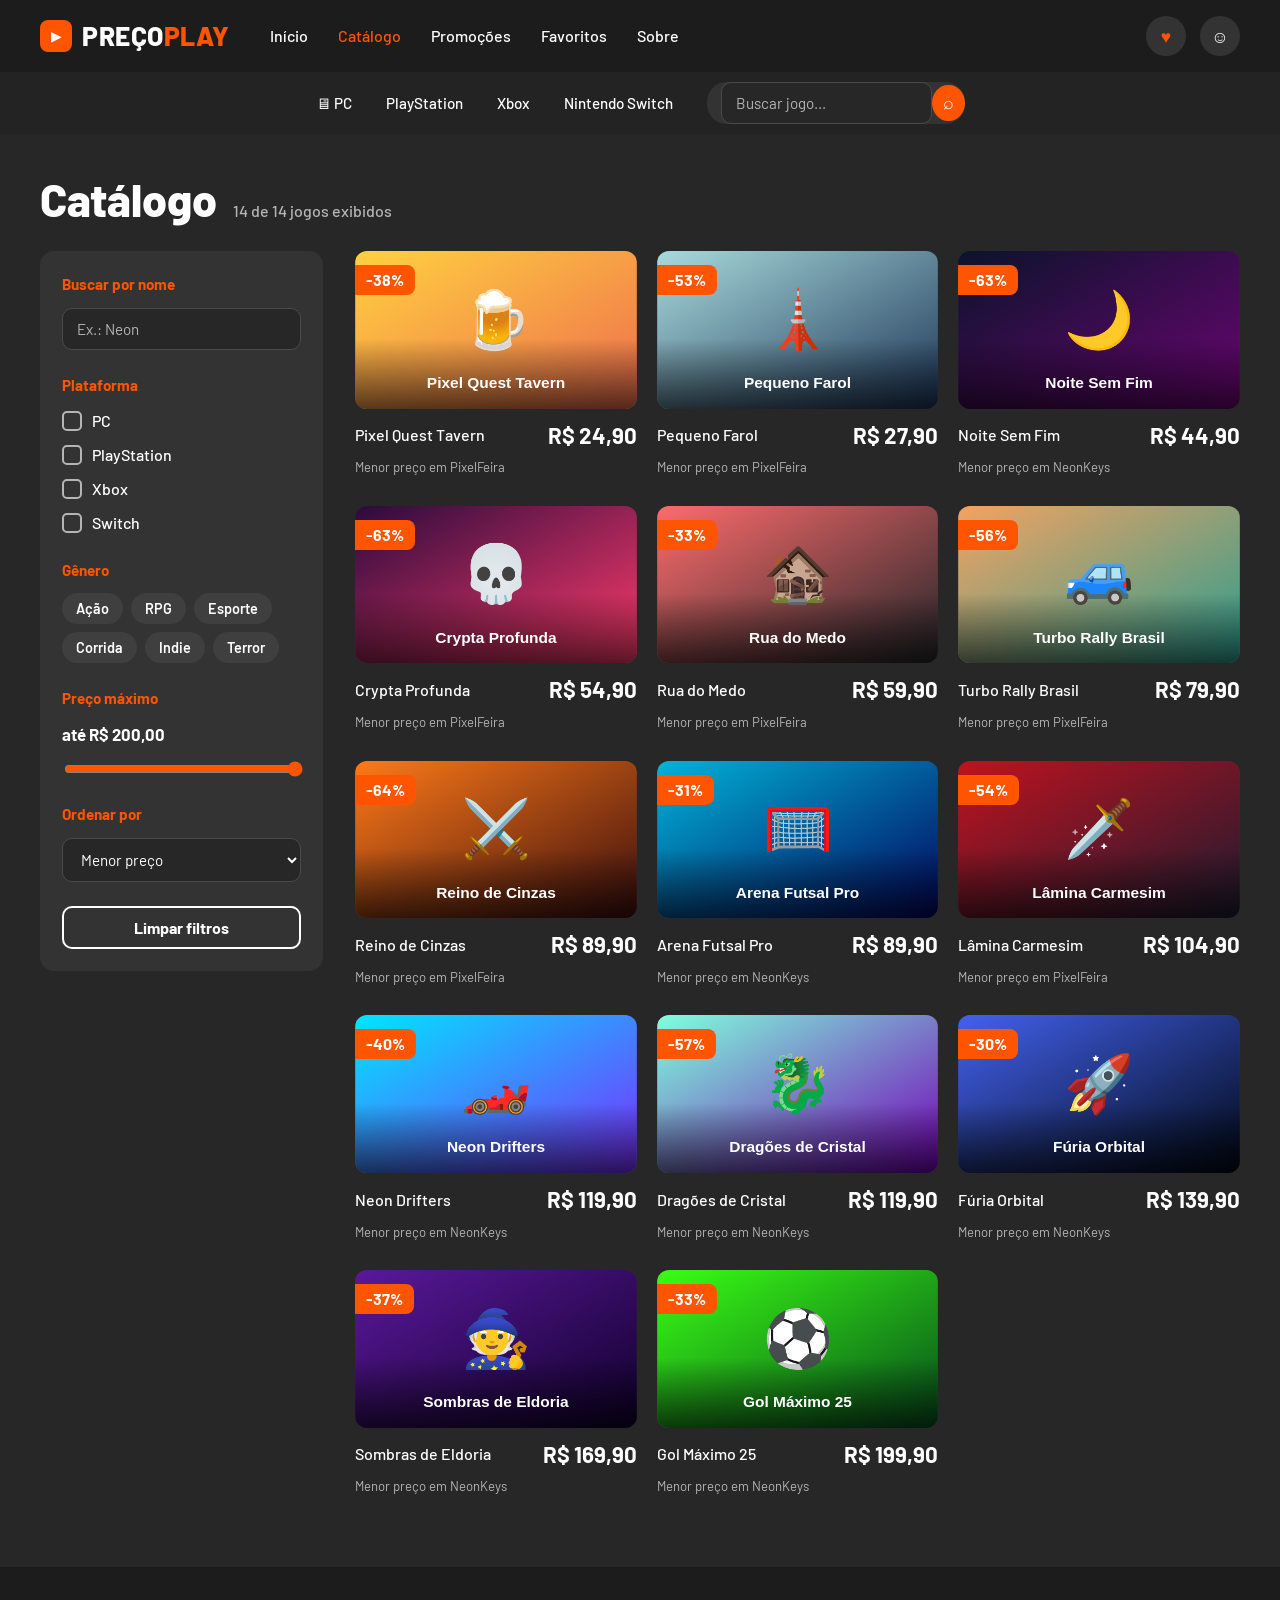
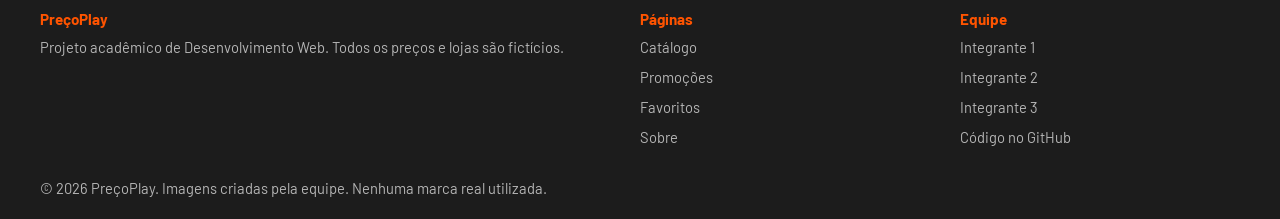
==== catalogo.html @ e460bcaf "first commit" ====
<!DOCTYPE html>
<html lang="pt-BR">
<head>
  <meta charset="UTF-8">
  <meta name="viewport" content="width=device-width, initial-scale=1.0">
  <meta name="description" content="Catálogo PreçoPlay: filtre jogos por plataforma, gênero e preço.">
  <title>Catálogo | PreçoPlay</title>
  <link rel="stylesheet" href="css/style.css">
</head>
<body>
  <a class="skip-link" href="#conteudo">Pular para o conteúdo</a>

  <header class="site-header">
    <div class="container header-inner">
      <a class="logo" href="index.html" aria-label="PreçoPlay - página inicial">
        <span class="logo-marca" aria-hidden="true">▶</span>
        <span class="logo-texto">PREÇO<span>PLAY</span></span>
      </a>

      <nav aria-label="Menu principal">
        <ul class="nav-menu" id="nav-menu">
          <li><a href="index.html">Início</a></li>
          <li><a href="catalogo.html">Catálogo</a></li>
          <li><a href="promocoes.html">Promoções</a></li>
          <li><a href="favoritos.html">Favoritos</a></li>
          <li><a href="sobre.html">Sobre</a></li>
        </ul>
      </nav>

      <div class="header-acoes">
        <a class="icone-btn destaque" href="favoritos.html" aria-label="Meus favoritos">♥</a>
        <a class="icone-btn" href="sobre.html" aria-label="Sobre a equipe">☺</a>
      </div>

      <button class="menu-toggle" id="menu-toggle" aria-label="Abrir menu" aria-expanded="false" aria-controls="nav-menu">
        <span></span><span></span><span></span>
      </button>
    </div>

    <div class="barra-plataformas">
      <div class="container barra-inner">
        <a href="catalogo.html?plataforma=PC">🖥 PC</a>
        <a href="catalogo.html?plataforma=PlayStation">PlayStation</a>
        <a href="catalogo.html?plataforma=Xbox">Xbox</a>
        <a href="catalogo.html?plataforma=Switch">Nintendo Switch</a>
        <form class="busca-mini" id="form-busca" role="search">
          <label class="sr-only" for="campo-busca">Buscar jogo</label>
          <input type="search" id="campo-busca" placeholder="Buscar jogo..." autocomplete="off">
          <button type="submit" class="busca-btn" aria-label="Buscar">⌕</button>
        </form>
      </div>
    </div>
  </header>

  <main id="conteudo">
    <div class="container">
      <div class="page-titulo">
        <h1>Catálogo</h1>
        <p class="catalogo-info" id="catalogo-info" aria-live="polite"></p>
      </div>

      <div class="catalogo-layout">
        <aside class="filtros" aria-label="Filtros do catálogo">
          <div class="filtro-grupo">
            <label for="filtro-busca">Buscar por nome</label>
            <input type="search" id="filtro-busca" placeholder="Ex.: Neon" autocomplete="off">
          </div>
          <div class="filtro-grupo">
            <span class="filtro-titulo">Plataforma</span>
            <div id="grupo-plataforma" style="display:grid;gap:10px"></div>
          </div>
          <div class="filtro-grupo">
            <span class="filtro-titulo">Gênero</span>
            <div class="chips" id="grupo-genero"></div>
          </div>
          <div class="filtro-grupo">
            <label for="filtro-preco">Preço máximo</label>
            <span class="valor-faixa" id="valor-preco"></span>
            <input type="range" id="filtro-preco" min="0" max="200" step="10" value="200">
          </div>
          <div class="filtro-grupo">
            <label for="filtro-ordem">Ordenar por</label>
            <select id="filtro-ordem">
              <option value="menor-preco">Menor preço</option>
              <option value="desconto">Maior desconto</option>
              <option value="alfabetica">Ordem alfabética</option>
            </select>
          </div>
          <button type="button" class="btn btn-secundario" id="btn-limpar">Limpar filtros</button>
        </aside>

        <section class="grid-jogos" id="grade-catalogo" aria-label="Lista de jogos"></section>
      </div>
    </div>
  </main>

  <footer class="site-footer">
    <div class="container">
      <div class="footer-grid">
        <div>
          <h3>PreçoPlay</h3>
          <p>Projeto acadêmico de Desenvolvimento Web. Todos os preços e lojas são fictícios.</p>
        </div>
        <div>
          <h3>Páginas</h3>
          <ul>
            <li><a href="catalogo.html">Catálogo</a></li>
            <li><a href="promocoes.html">Promoções</a></li>
            <li><a href="favoritos.html">Favoritos</a></li>
            <li><a href="sobre.html">Sobre</a></li>
          </ul>
        </div>
        <div>
          <h3>Equipe</h3>
          <ul>
            <li>Integrante 1</li>
            <li>Integrante 2</li>
            <li>Integrante 3</li>
            <li><a href="https://github.com/usuario/repositorio" target="_blank" rel="noopener">Código no GitHub</a></li>
          </ul>
        </div>
      </div>
      <p class="footer-copy">© 2026 PreçoPlay. Imagens criadas pela equipe. Nenhuma marca real utilizada.</p>
    </div>
  </footer>

  <script src="data/jogos.js"></script>
  <script src="js/main.js"></script>
  <script src="js/catalogo.js"></script>
</body>
</html>
---- css/style.css ----
@import url("https://fonts.googleapis.com/css2?family=Barlow:wght@400;500;600;700;800&display=swap");

:root {
  --fundo: #272727;
  --escuro: #1c1c1c;
  --barra: #232323;
  --card: #333333;
  --card-2: #3f3f3f;
  --borda: #4a4a4a;
  --laranja: #ff5400;
  --laranja-hover: #ff6a1f;
  --verde: #2fd16b;
  --texto: #ffffff;
  --texto-suave: #b5b5b5;
  --erro: #ff6b6b;

  --fonte: "Barlow", "Segoe UI", Arial, sans-serif;
  --raio: 12px;
  --sombra: 0 8px 24px rgba(0, 0, 0, 0.45);
  --transicao: 0.2s ease;
  --largura-max: 1240px;
}

*, *::before, *::after { box-sizing: border-box; }
html { scroll-behavior: smooth; }

body {
  margin: 0; background: var(--fundo); color: var(--texto);
  font-family: var(--fonte); font-size: 16px; line-height: 1.5;
  min-height: 100vh; display: flex; flex-direction: column;
}
main { flex: 1; }
img { max-width: 100%; display: block; }
a { color: var(--laranja); text-decoration: none; transition: color var(--transicao); }
a:hover { color: var(--laranja-hover); }
:focus-visible { outline: 3px solid #ffd23f; outline-offset: 2px; }

h1, h2, h3 { font-weight: 700; line-height: 1.15; margin: 0 0 0.5em; }
h1 { font-size: clamp(2rem, 4vw, 2.8rem); font-weight: 800; }
h2 { font-size: clamp(1.5rem, 2.5vw, 2rem); }
h3 { font-size: 1.05rem; }
p { margin: 0 0 1em; }

.container { width: 100%; max-width: var(--largura-max); margin: 0 auto; padding: 0 20px; }
.secao { padding: 44px 0 20px; }
.secao-titulo { color: var(--texto); }
.secao-titulo::after { content: " ›"; color: var(--texto-suave); font-weight: 400; }
.secao-sub { color: var(--texto-suave); margin-top: -0.2em; margin-bottom: 1.4em; }

.skip-link { position: absolute; left: -999px; top: 0; background: var(--laranja); color: #fff; padding: 8px 14px; z-index: 200; }
.skip-link:focus { left: 10px; }
.sr-only { position: absolute; width: 1px; height: 1px; overflow: hidden; clip: rect(0 0 0 0); white-space: nowrap; }

.btn {
  display: inline-block; cursor: pointer; border: 2px solid transparent; border-radius: 30px;
  padding: 12px 28px; font: 700 1rem var(--fonte); text-align: center; color: #fff;
  transition: transform var(--transicao), background var(--transicao), border-color var(--transicao);
}
.btn:hover { transform: translateY(-2px); color: #fff; }
.btn-primario { background: var(--laranja); }
.btn-primario:hover { background: var(--laranja-hover); }
.btn-secundario { background: transparent; border-color: #fff; }
.btn-secundario:hover { background: rgba(255, 255, 255, 0.12); }
.btn-perigo { background: transparent; border-color: var(--erro); color: var(--erro); }
.btn-perigo:hover { background: rgba(255, 107, 107, 0.15); color: var(--erro); }
.btn-favorito.ativo { background: var(--laranja); border-color: var(--laranja); }

.tag {
  display: inline-block; font-size: 0.8rem; font-weight: 600; padding: 3px 12px;
  border-radius: 16px; background: var(--card-2); color: #fff;
}
.estado-vazio {
  text-align: center; padding: 50px 20px; color: var(--texto-suave);
  background: var(--card); border: 1px dashed var(--borda); border-radius: var(--raio);
}

.site-header { background: var(--escuro); position: sticky; top: 0; z-index: 100; }
.header-inner { display: flex; align-items: center; gap: 40px; min-height: 72px; }

.logo { display: flex; align-items: center; gap: 10px; color: #fff; }
.logo:hover { color: #fff; }
.logo-marca {
  width: 32px; height: 32px; border-radius: 8px; background: var(--laranja);
  display: grid; place-items: center; font-size: 0.9rem; color: #fff;
}
.logo-texto { font-size: 1.65rem; font-weight: 800; letter-spacing: 0.02em; }
.logo-texto span { color: var(--laranja); }

.nav-menu { list-style: none; margin: 0; padding: 0; display: flex; gap: 30px; }
.nav-menu a { color: #fff; font-weight: 500; padding: 6px 0; display: block; }
.nav-menu a:hover, .nav-menu a.ativo { color: var(--laranja); }

.header-acoes { margin-left: auto; display: flex; gap: 14px; }
.icone-btn {
  width: 40px; height: 40px; border-radius: 50%; background: var(--card); color: #fff;
  display: grid; place-items: center; font-size: 1.1rem; border: 1px solid transparent;
  transition: background var(--transicao), border-color var(--transicao);
}
.icone-btn:hover { background: var(--card-2); border-color: var(--laranja); color: #fff; }
.icone-btn.destaque { color: var(--laranja); }

.menu-toggle { display: none; background: transparent; border: 2px solid var(--borda); border-radius: 8px; padding: 8px 10px; cursor: pointer; }
.menu-toggle span { display: block; width: 22px; height: 3px; background: var(--laranja); margin: 4px 0; border-radius: 2px; transition: transform var(--transicao), opacity var(--transicao); }
.menu-toggle[aria-expanded="true"] span:nth-child(1) { transform: translateY(7px) rotate(45deg); }
.menu-toggle[aria-expanded="true"] span:nth-child(2) { opacity: 0; }
.menu-toggle[aria-expanded="true"] span:nth-child(3) { transform: translateY(-7px) rotate(-45deg); }

.barra-plataformas { background: var(--barra); }
.barra-inner { display: flex; align-items: center; justify-content: center; gap: 34px; padding-top: 10px; padding-bottom: 10px; }
.barra-inner > a { color: #fff; font-weight: 500; font-size: 0.95rem; white-space: nowrap; }
.barra-inner > a:hover { color: var(--laranja); }
.busca-mini { display: flex; align-items: center; background: var(--card); border-radius: 20px; padding-left: 14px; }
.busca-mini input {
  background: transparent; border: 0; color: #fff; font: 0.95rem var(--fonte);
  width: 170px; padding: 8px 4px; transition: width var(--transicao);
}
.busca-mini input:focus { outline: none; width: 230px; }
.busca-mini input::placeholder { color: var(--texto-suave); }
.busca-mini:focus-within { box-shadow: 0 0 0 2px var(--laranja); }
.busca-btn { width: 36px; height: 36px; border-radius: 50%; border: 0; background: var(--laranja); color: #fff; font-size: 1.15rem; cursor: pointer; transition: background var(--transicao); }
.busca-btn:hover { background: var(--laranja-hover); }

.hero {
  padding: 80px 0; min-height: 440px; display: flex; align-items: center;
  background: linear-gradient(115deg, #2a1250 0%, #8a1f6b 55%, #ff5400 100%);
}
.hero-selo {
  display: inline-block; background: var(--laranja); color: #fff; font-weight: 700;
  font-size: 0.85rem; letter-spacing: 0.04em; padding: 6px 14px; border-radius: 20px; margin-bottom: 20px;
}
.hero h1 { font-size: clamp(2.4rem, 6vw, 4.3rem); line-height: 1.02; text-transform: uppercase; margin-bottom: 18px; }
.hero p { font-size: 1.25rem; color: #f3e9f8; max-width: 620px; margin-bottom: 28px; }
.hero-links { display: flex; flex-wrap: wrap; gap: 14px; }

.grid-jogos { display: grid; gap: 28px 20px; grid-template-columns: repeat(auto-fill, minmax(250px, 1fr)); }

.card-jogo { display: flex; flex-direction: column; gap: 10px; color: #fff; }
.card-jogo:hover { color: #fff; }
.card-capa { position: relative; border-radius: var(--raio); overflow: hidden; background: var(--card); }
.card-capa img { width: 100%; aspect-ratio: 295 / 165; object-fit: cover; transition: transform 0.35s ease; }
.card-jogo:hover .card-capa img { transform: scale(1.06); }
.card-jogo:hover .card-titulo { color: var(--laranja); }

.badge-desconto {
  position: absolute; top: 14px; left: 0; background: var(--laranja); color: #fff;
  font-weight: 700; font-size: 1rem; padding: 3px 11px; border-radius: 0 8px 8px 0;
}

.card-linha { display: flex; justify-content: space-between; align-items: center; gap: 10px; }
.card-titulo { margin: 0; font-size: 1rem; font-weight: 500; white-space: nowrap; overflow: hidden; text-overflow: ellipsis; transition: color var(--transicao); }
.preco { font-size: 1.4rem; font-weight: 700; color: #fff; white-space: nowrap; }
.preco-antigo { color: var(--texto-suave); text-decoration: line-through; font-size: 1.1rem; }
.card-loja { font-size: 0.82rem; color: var(--texto-suave); margin-top: -4px; }

.categorias { display: flex; flex-wrap: wrap; gap: 16px; }
.categoria-card {
  background: var(--card); color: #fff; font-weight: 600; font-size: 1.05rem;
  padding: 16px 28px; border-radius: var(--raio); display: flex; align-items: center; gap: 10px;
  transition: background var(--transicao), transform var(--transicao);
}
.categoria-card .icone { font-size: 1.5rem; }
.categoria-card:hover { background: var(--card-2); color: var(--laranja); transform: translateY(-3px); }

.page-titulo { padding: 40px 0 10px; display: flex; align-items: baseline; flex-wrap: wrap; gap: 6px 16px; }
.page-titulo h1 { margin: 0; }
.page-titulo .secao-sub, .catalogo-info { color: var(--texto-suave); margin: 0; font-weight: 500; }
.page-titulo .secao-titulo::after { content: ""; }

.catalogo-layout { display: grid; grid-template-columns: 283px 1fr; gap: 32px; align-items: start; padding-bottom: 20px; }
.filtros { background: var(--card); border-radius: 14px; padding: 22px; display: flex; flex-direction: column; gap: 24px; position: sticky; top: 150px; }
.filtro-grupo { display: flex; flex-direction: column; gap: 12px; }
.filtro-grupo > label, .filtro-grupo > .filtro-titulo { font-weight: 700; color: var(--laranja); font-size: 0.95rem; }

select, input[type="text"], input[type="email"], input[type="number"], input[type="search"], textarea {
  width: 100%; background: var(--fundo); color: #fff; border: 1px solid var(--borda);
  border-radius: 10px; padding: 11px 14px; font: 0.95rem var(--fonte);
  transition: border-color var(--transicao), box-shadow var(--transicao);
}
select:focus, input:focus, textarea:focus { outline: none; border-color: var(--laranja); box-shadow: 0 0 0 2px rgba(255, 84, 0, 0.35); }
input::placeholder, textarea::placeholder { color: var(--texto-suave); }

.check { display: flex; align-items: center; gap: 10px; cursor: pointer; font-weight: 500; }
.check input { position: absolute; opacity: 0; width: 1px; height: 1px; }
.check .caixa { width: 20px; height: 20px; border-radius: 5px; border: 2px solid var(--texto-suave); display: grid; place-items: center; transition: background var(--transicao), border-color var(--transicao); }
.check input:checked + .caixa { background: var(--laranja); border-color: var(--laranja); }
.check input:checked + .caixa::after { content: "✓"; color: #fff; font-size: 0.8rem; font-weight: 700; }
.check input:focus-visible + .caixa { outline: 3px solid #ffd23f; outline-offset: 2px; }

.chips { display: flex; flex-wrap: wrap; gap: 8px; }
.chip { background: var(--card-2); color: #fff; border: 0; border-radius: 18px; padding: 7px 14px; font: 600 0.9rem var(--fonte); cursor: pointer; transition: background var(--transicao); }
.chip:hover { background: #505050; }
.chip[aria-pressed="true"] { background: var(--laranja); }

input[type="range"] { width: 100%; accent-color: var(--laranja); padding: 0; }
.valor-faixa { color: #fff; font-weight: 700; font-size: 1.05rem; }
.filtros .btn { padding: 10px 20px; border-radius: 10px; }

.catalogo-info { margin-bottom: 18px; }

.breadcrumb { color: var(--texto-suave); font-size: 0.9rem; padding: 26px 0 16px; }
.breadcrumb a { color: var(--texto-suave); }
.breadcrumb a:hover { color: var(--laranja); }

.jogo-detalhe { display: grid; gap: 40px; grid-template-columns: 600px 1fr; padding-bottom: 28px; }
.jogo-capa { position: relative; border-radius: 14px; overflow: hidden; align-self: start; }
.jogo-capa img { width: 100%; aspect-ratio: 600 / 340; object-fit: cover; }
.jogo-capa .badge-desconto { top: 20px; font-size: 1.5rem; padding: 4px 16px; border-radius: 0 10px 10px 0; }

.jogo-info h1 { font-size: clamp(2rem, 4vw, 2.9rem); margin-bottom: 14px; }
.jogo-tags { display: flex; flex-wrap: wrap; gap: 8px; align-items: center; margin-bottom: 16px; }
.jogo-descricao { font-size: 1.1rem; color: #dcdcdc; margin-bottom: 20px; }

.classificacao { display: inline-block; min-width: 30px; text-align: center; font-weight: 800; font-size: 0.9rem; padding: 3px 9px; border-radius: 6px; color: #fff; background: #1e8e3e; }
.classificacao.c10 { background: #1a73e8; }
.classificacao.c12 { background: #e8a200; color: #111; }
.classificacao.c14 { background: #e8710a; }
.classificacao.c16 { background: #d93025; }
.classificacao.c18 { background: #111; border: 1px solid #fff; }

.caixa-preco { background: var(--card); border-radius: 14px; padding: 22px; display: flex; flex-direction: column; gap: 12px; }
.caixa-preco .linha-preco { display: flex; align-items: baseline; gap: 14px; flex-wrap: wrap; }
.caixa-preco .preco { font-size: 2.8rem; font-weight: 800; }
.caixa-preco .acoes { display: flex; gap: 12px; flex-wrap: wrap; }

.bloco { background: var(--card); border-radius: 14px; padding: 24px; }
.bloco .secao-titulo::after { content: ""; }
.jogo-blocos { display: grid; grid-template-columns: 1.05fr 1fr; gap: 24px; padding-bottom: 20px; }

.tabela-wrap { overflow-x: auto; }
.tabela-precos { width: 100%; border-collapse: separate; border-spacing: 0 6px; min-width: 380px; }
.tabela-precos th { text-align: left; color: var(--texto-suave); font-size: 0.8rem; text-transform: uppercase; letter-spacing: 0.05em; padding: 0 14px 4px; }
.tabela-precos td { padding: 14px; font-weight: 500; }
.tabela-precos td:first-child { border-radius: 10px 0 0 10px; }
.tabela-precos td:last-child { border-radius: 0 10px 10px 0; }
.tabela-precos tbody tr { transition: background var(--transicao); }
.tabela-precos tbody tr:hover td { background: var(--card-2); }
.tabela-precos tr.mais-barata td { background: #16351f; color: var(--verde); font-weight: 700; border-top: 1px solid var(--verde); border-bottom: 1px solid var(--verde); }
.tabela-precos tr.mais-barata td:first-child { border-left: 1px solid var(--verde); }
.tabela-precos tr.mais-barata td:last-child { border-right: 1px solid var(--verde); }
.selo-barato { display: inline-block; background: var(--verde); color: #052b12; font-size: 0.7rem; font-weight: 800; padding: 2px 9px; border-radius: 12px; margin-left: 8px; vertical-align: middle; }

.grafico { display: flex; align-items: flex-end; gap: 14px; height: 230px; padding-top: 10px; border-bottom: 2px solid var(--borda); }
.barra-col { flex: 1; height: 100%; display: flex; flex-direction: column; justify-content: flex-end; align-items: center; }
.barra-valor { font-size: 0.78rem; color: var(--texto-suave); margin-bottom: 4px; font-weight: 600; }
.barra { width: 100%; max-width: 56px; border-radius: 6px 6px 0 0; background: #5a5a5a; transition: height 0.6s ease, background var(--transicao); }
.barra:hover { background: #7a7a7a; }
.barra-col:last-child .barra { background: var(--laranja); }
.grafico-rotulos { display: flex; gap: 14px; padding-top: 6px; }
.grafico-rotulos span { flex: 1; text-align: center; font-size: 0.82rem; color: var(--texto-suave); font-weight: 500; }

.promo-banner {
  text-align: center; padding: 36px 20px; border-radius: 14px; margin-bottom: 36px;
  background: linear-gradient(115deg, #2a1250 0%, #8a1f6b 55%, #ff5400 100%);
}
.promo-banner h2 { margin-bottom: 0; }
.promo-banner .secao-titulo::after { content: ""; }
.contador { display: flex; justify-content: center; gap: 14px; margin-top: 18px; flex-wrap: wrap; }
.tempo-bloco { background: rgba(0, 0, 0, 0.35); border-radius: 12px; padding: 12px 18px; min-width: 88px; }
.tempo-bloco strong { display: block; font-size: 2.2rem; font-weight: 800; line-height: 1.1; }
.tempo-bloco small { color: #f3e9f8; text-transform: uppercase; font-size: 0.72rem; letter-spacing: 0.08em; font-weight: 600; }

.cupons-grid { display: grid; gap: 18px; grid-template-columns: repeat(auto-fit, minmax(240px, 1fr)); }
.cupom { background: var(--card); border: 2px dashed var(--laranja); border-radius: 14px; padding: 20px; display: flex; flex-direction: column; gap: 10px; align-items: flex-start; transition: transform var(--transicao); }
.cupom:hover { transform: translateY(-4px); }
.cupom-codigo { font-size: 1.6rem; font-weight: 800; letter-spacing: 0.12em; color: var(--laranja); }
.cupom p { margin: 0; color: var(--texto-suave); font-size: 0.95rem; }

.lista-favoritos { display: grid; gap: 18px; padding-bottom: 20px; }
.favorito-item { display: grid; grid-template-columns: 200px 1fr auto; gap: 22px; align-items: center; background: var(--card); border-radius: 14px; padding: 14px; border: 1px solid transparent; transition: border-color var(--transicao); }
.favorito-item:hover { border-color: var(--laranja); }
.favorito-item img { border-radius: 10px; width: 100%; aspect-ratio: 16 / 9; object-fit: cover; }
.favorito-item h3 a { color: #fff; }
.favorito-item h3 a:hover { color: var(--laranja); }
.alvo-form { display: flex; align-items: center; gap: 8px; flex-wrap: wrap; margin-top: 10px; }
.alvo-form input { width: 130px; }
.alvo-form .btn { padding: 9px 20px; }
.favorito-acoes { display: flex; flex-direction: column; gap: 8px; }

.aviso { padding: 8px 12px; border-radius: 8px; font-size: 0.9rem; font-weight: 600; margin-top: 10px; display: inline-block; }
.aviso-ok { background: rgba(47, 209, 107, 0.15); color: var(--verde); border: 1px solid var(--verde); }
.aviso-acima { background: rgba(255, 210, 63, 0.12); color: #ffd23f; border: 1px solid #ffd23f; }
.favorito-item.abaixo-alvo { border-color: var(--verde); }

.sobre-texto { max-width: 820px; }
.passos { display: grid; gap: 16px; grid-template-columns: repeat(auto-fit, minmax(220px, 1fr)); margin: 20px 0; }
.passo { background: var(--card); border-radius: 14px; padding: 20px; }
.passo .numero { font-size: 2rem; font-weight: 800; color: var(--laranja); }

.equipe-grid { display: grid; gap: 20px; grid-template-columns: repeat(auto-fill, minmax(200px, 1fr)); }
.membro-card { background: var(--card); border-radius: 14px; padding: 24px 16px; text-align: center; transition: transform var(--transicao); }
.membro-card:hover { transform: translateY(-5px); }
.avatar { width: 84px; height: 84px; border-radius: 50%; margin: 0 auto 12px; display: grid; place-items: center; font-size: 1.9rem; font-weight: 800; color: #fff; background: linear-gradient(135deg, #8a1f6b, var(--laranja)); }
.membro-card h3 { margin-bottom: 2px; }
.membro-card p { color: var(--texto-suave); font-size: 0.9rem; margin: 0; }

.form-contato { max-width: 620px; display: grid; gap: 16px; }
.campo { display: flex; flex-direction: column; gap: 6px; }
.campo label { font-weight: 600; font-size: 0.95rem; }
.campo textarea { min-height: 130px; resize: vertical; }
.campo.invalido input, .campo.invalido textarea { border-color: var(--erro); }
.erro-msg { color: var(--erro); font-size: 0.85rem; min-height: 1.1em; }
.msg-sucesso { display: none; padding: 14px 16px; border-radius: 10px; font-weight: 600; background: rgba(47, 209, 107, 0.12); color: var(--verde); border: 1px solid var(--verde); }
.msg-sucesso.visivel { display: block; }

.site-footer { background: var(--escuro); padding: 44px 0 20px; margin-top: 50px; }
.footer-grid { display: grid; gap: 40px; grid-template-columns: 2fr 1fr 1fr; }
.site-footer h3 { color: var(--laranja); font-size: 0.95rem; }
.site-footer ul { list-style: none; margin: 0; padding: 0; display: grid; gap: 8px; }
.site-footer p, .site-footer li { color: var(--texto-suave); font-size: 0.92rem; }
.site-footer a { color: var(--texto-suave); }
.site-footer a:hover { color: var(--laranja); }
.footer-copy { margin: 28px 0 0; font-size: 0.85rem; }

.toast { position: fixed; bottom: 24px; left: 50%; transform: translate(-50%, 30px); background: #fff; color: #111; font-weight: 600; padding: 12px 22px; border-radius: 30px; box-shadow: var(--sombra); opacity: 0; pointer-events: none; transition: opacity var(--transicao), transform var(--transicao); z-index: 300; }
.toast.visivel { opacity: 1; transform: translate(-50%, 0); }

@media (max-width: 1000px) {
  .jogo-detalhe { grid-template-columns: 1fr; }
  .jogo-blocos { grid-template-columns: 1fr; }
  .catalogo-layout { grid-template-columns: 1fr; }
  .filtros { position: static; }
  .footer-grid { grid-template-columns: 1fr 1fr; }
  .favorito-item { grid-template-columns: 150px 1fr; }
  .favorito-acoes { grid-column: 1 / -1; flex-direction: row; }
}

@media (max-width: 760px) {
  .header-inner { gap: 14px; }
  .menu-toggle { display: block; order: 3; }
  .header-acoes { order: 2; }
  .nav-menu {
    display: none; position: absolute; top: 72px; left: 0; right: 0; flex-direction: column; gap: 0;
    background: var(--escuro); padding: 8px 20px 16px; border-top: 1px solid var(--borda);
  }
  .nav-menu.aberto { display: flex; }
  .nav-menu a { padding: 12px 0; }
  .barra-inner { flex-wrap: wrap; justify-content: center; gap: 10px 22px; }
  .busca-mini { order: -1; width: 100%; }
  .busca-mini input, .busca-mini input:focus { flex: 1; width: auto; }
  .hero { padding: 54px 0; min-height: 0; }
  .footer-grid { grid-template-columns: 1fr; }
  .favorito-item { grid-template-columns: 1fr; }
  .grafico, .grafico-rotulos { gap: 6px; }
  .tempo-bloco { min-width: 68px; padding: 10px 12px; }
  .tempo-bloco strong { font-size: 1.6rem; }
  .caixa-preco .preco { font-size: 2.2rem; }
}

@media (prefers-reduced-motion: reduce) {
  *, *::before, *::after { transition: none !important; animation: none !important; scroll-behavior: auto !important; }
}
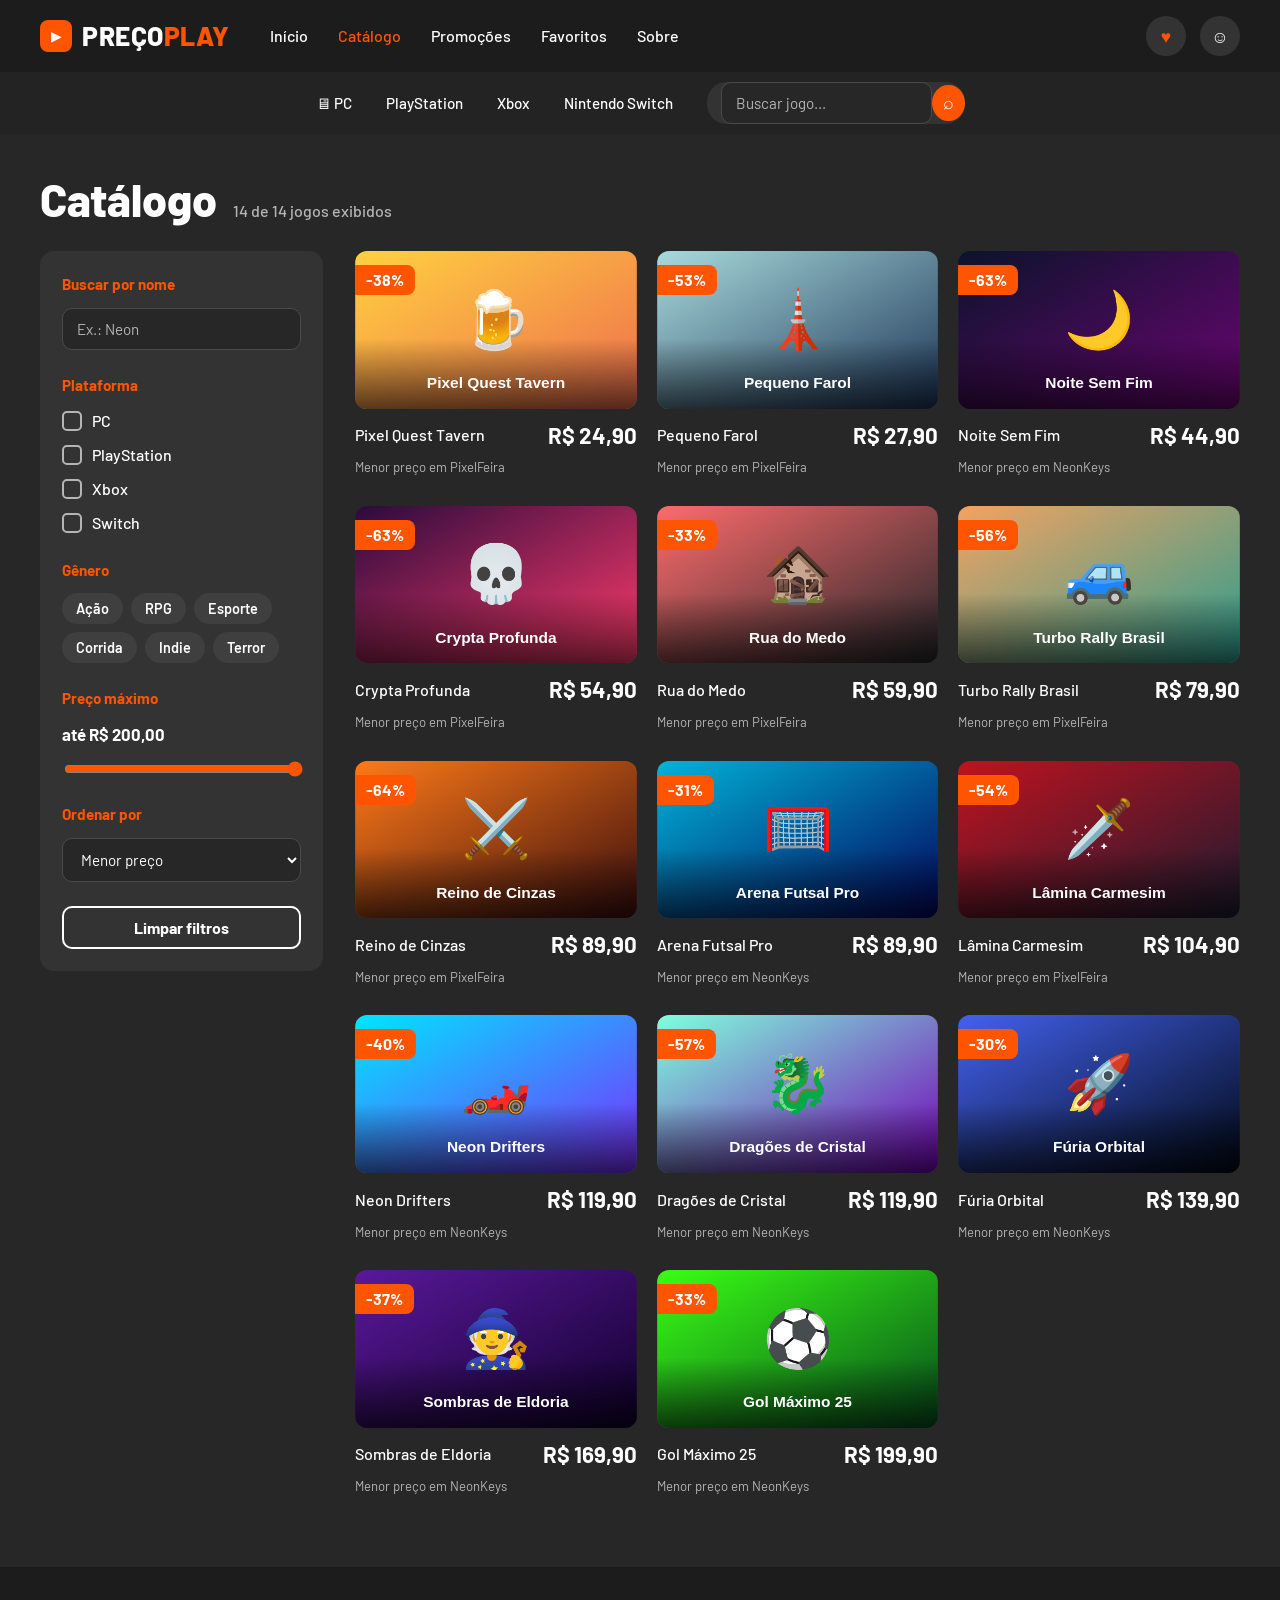
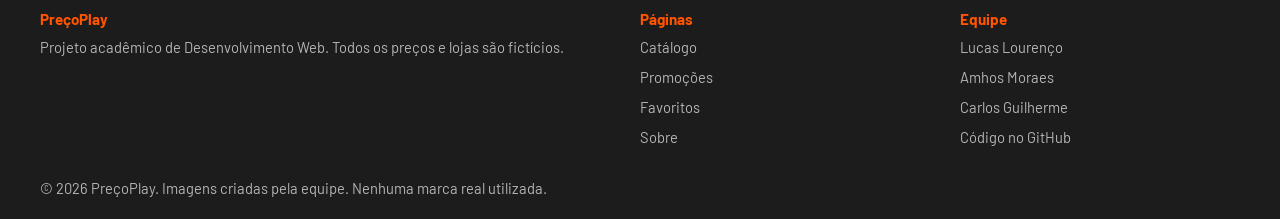
==== commit 527be6c7: "Update catalogo.html" ====
--- a/catalogo.html
+++ b/catalogo.html
@@ -113,9 +113,9 @@
         <div>
           <h3>Equipe</h3>
           <ul>
-            <li>Integrante 1</li>
-            <li>Integrante 2</li>
-            <li>Integrante 3</li>
+            <li>Lucas Lourenço</li>
+            <li>Amhos Moraes</li>
+            <li>Carlos Guilherme</li>
             <li><a href="https://github.com/usuario/repositorio" target="_blank" rel="noopener">Código no GitHub</a></li>
           </ul>
         </div>
